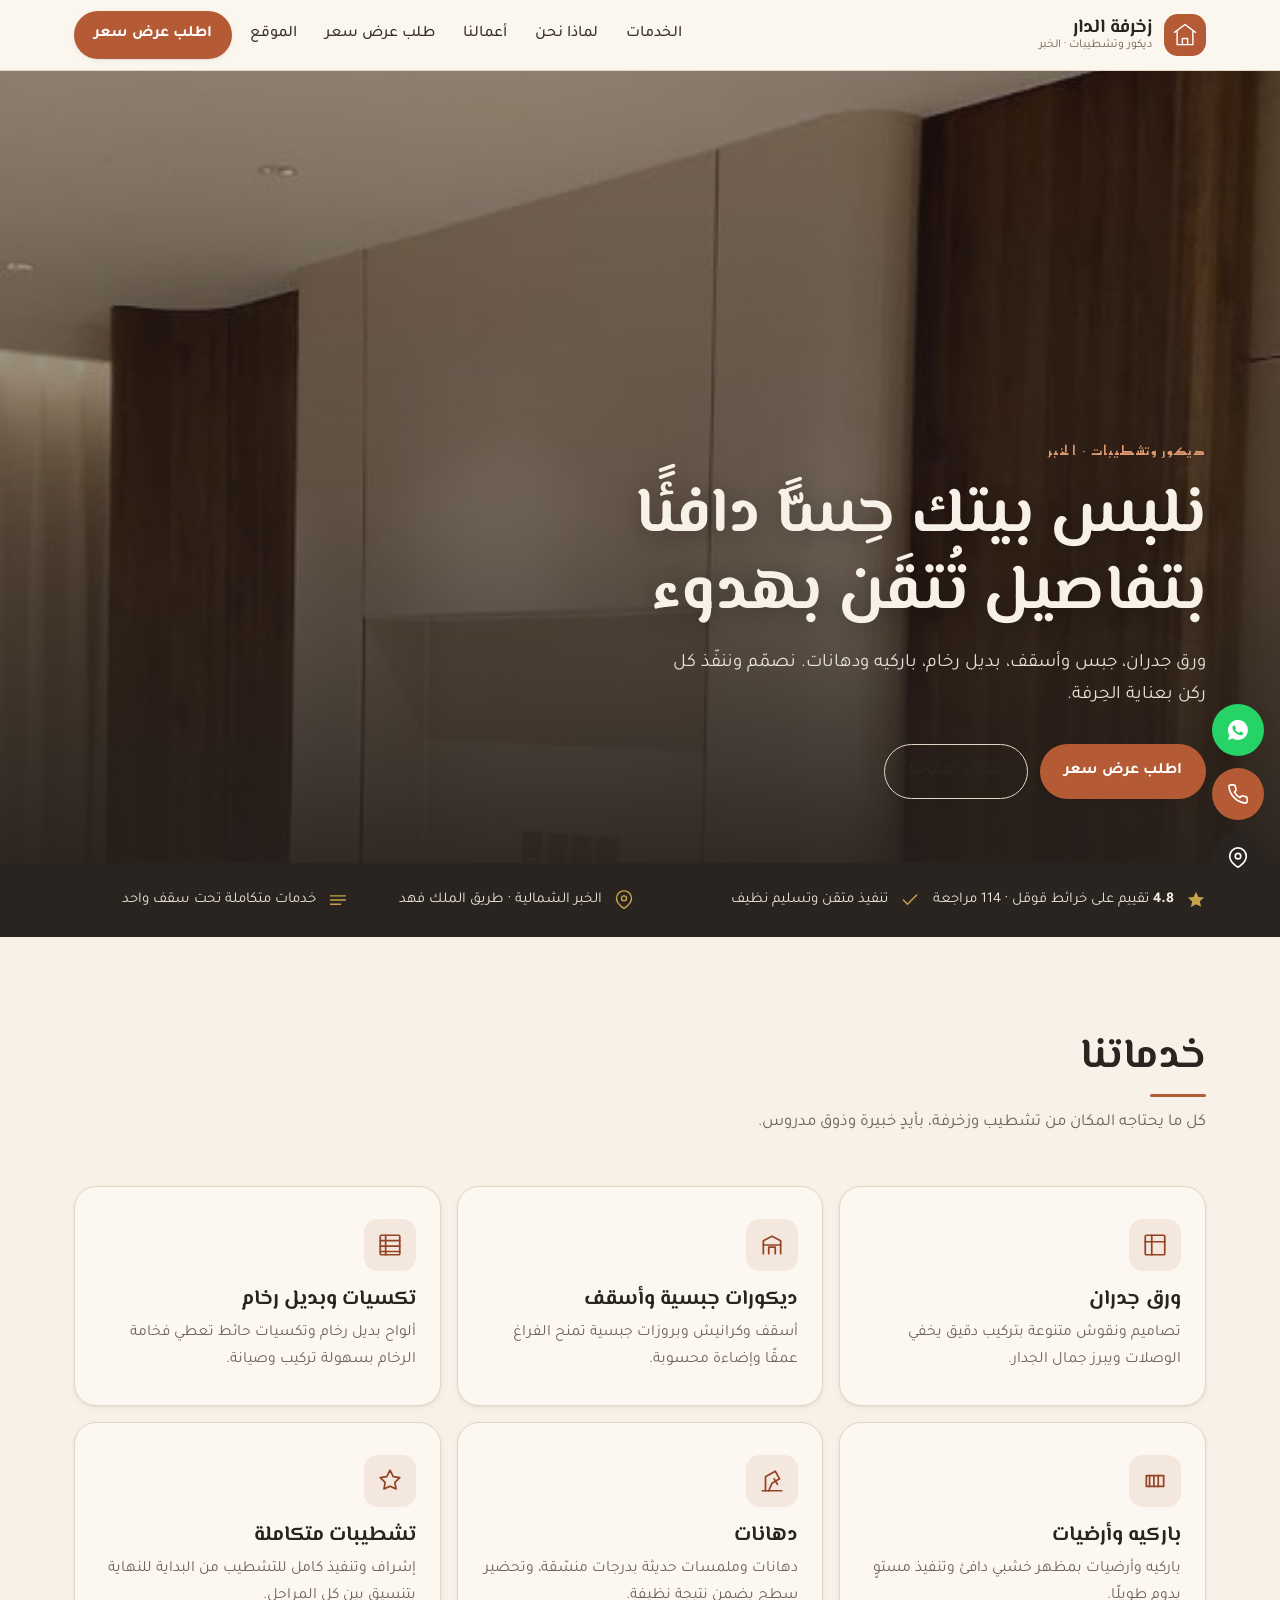
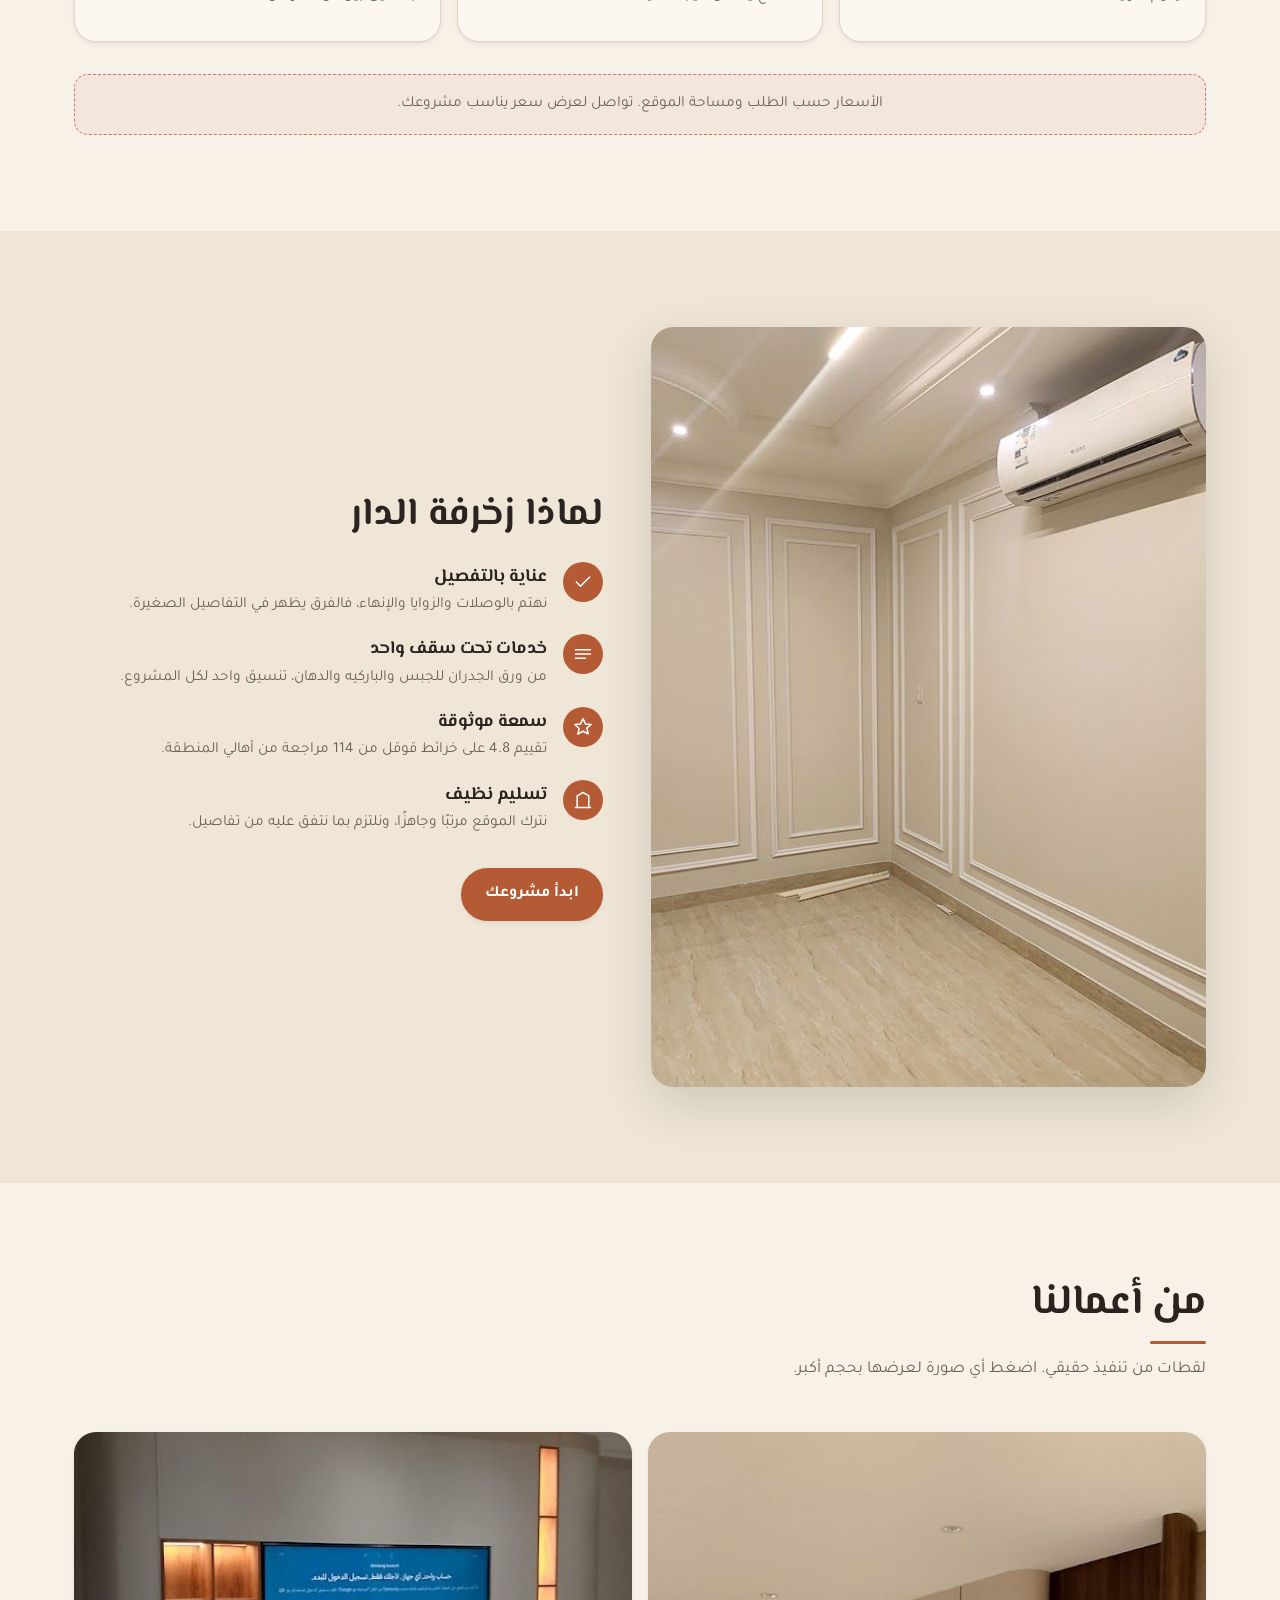
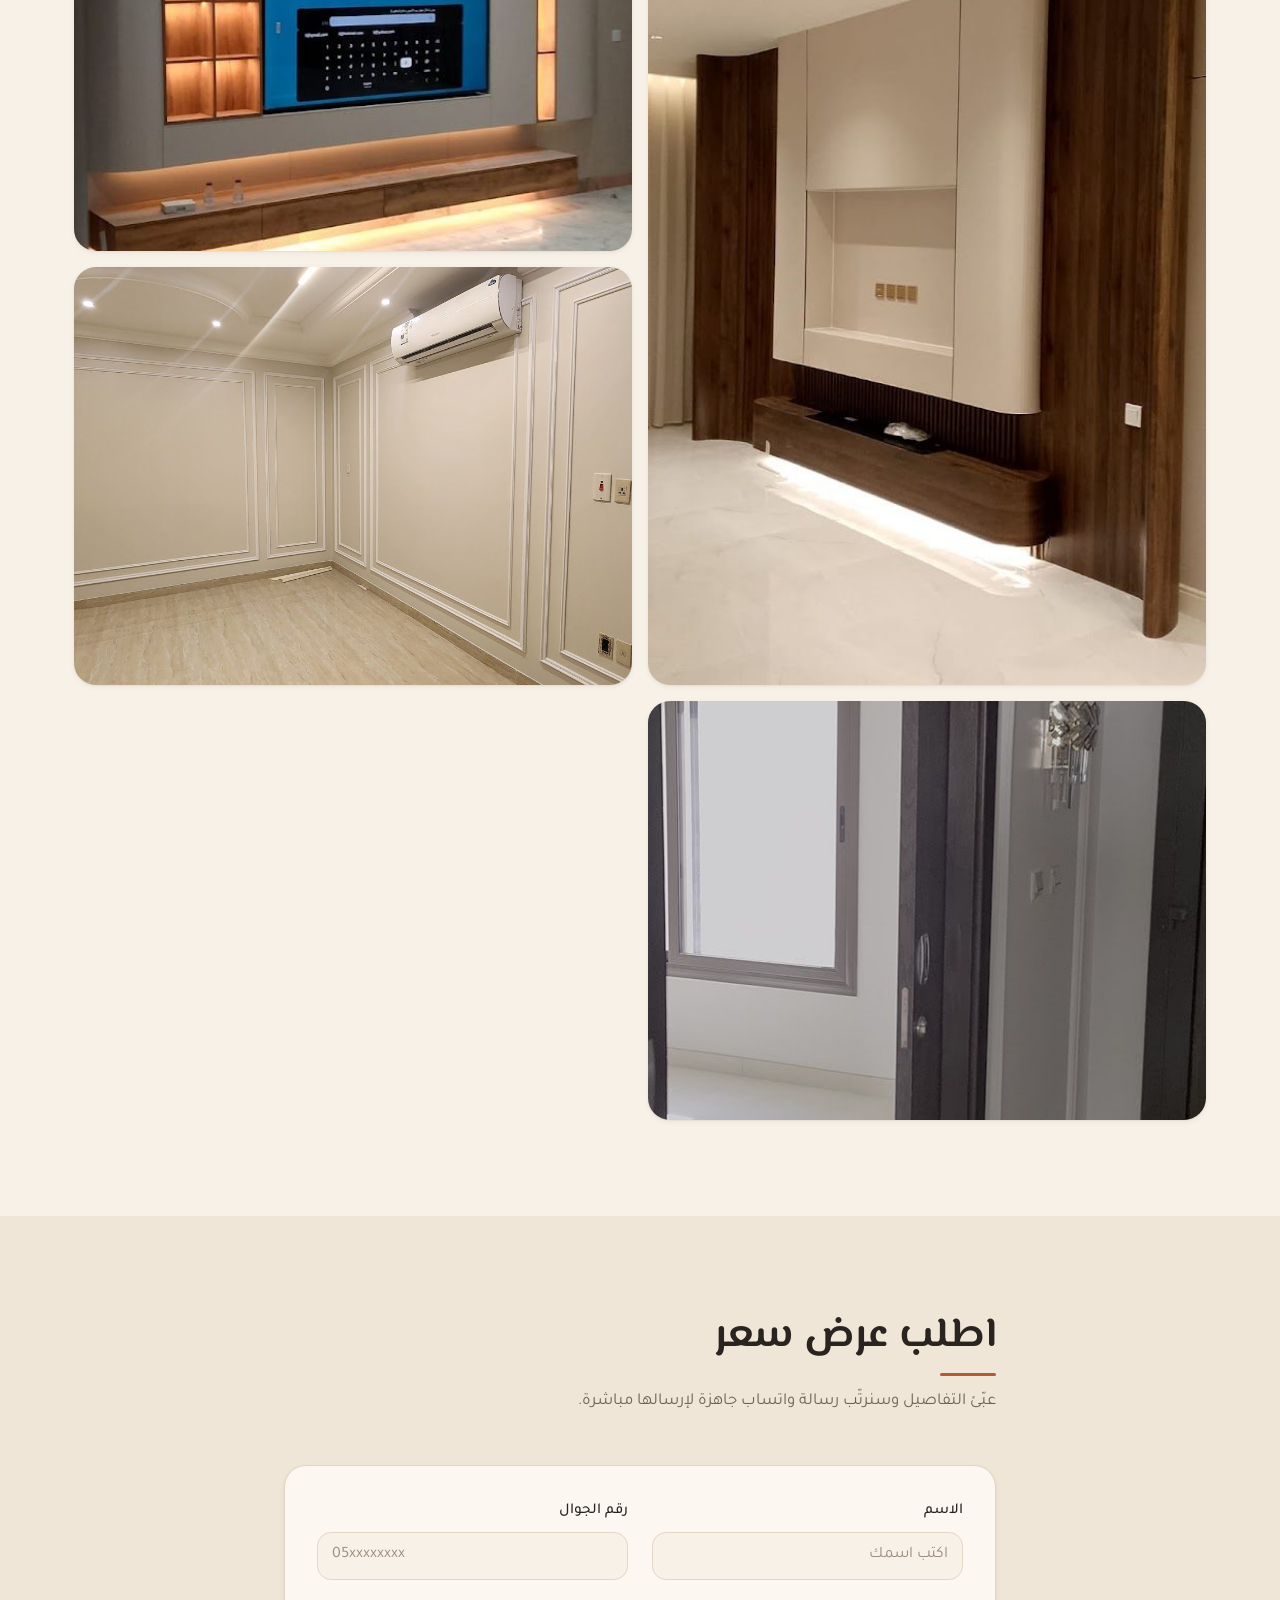
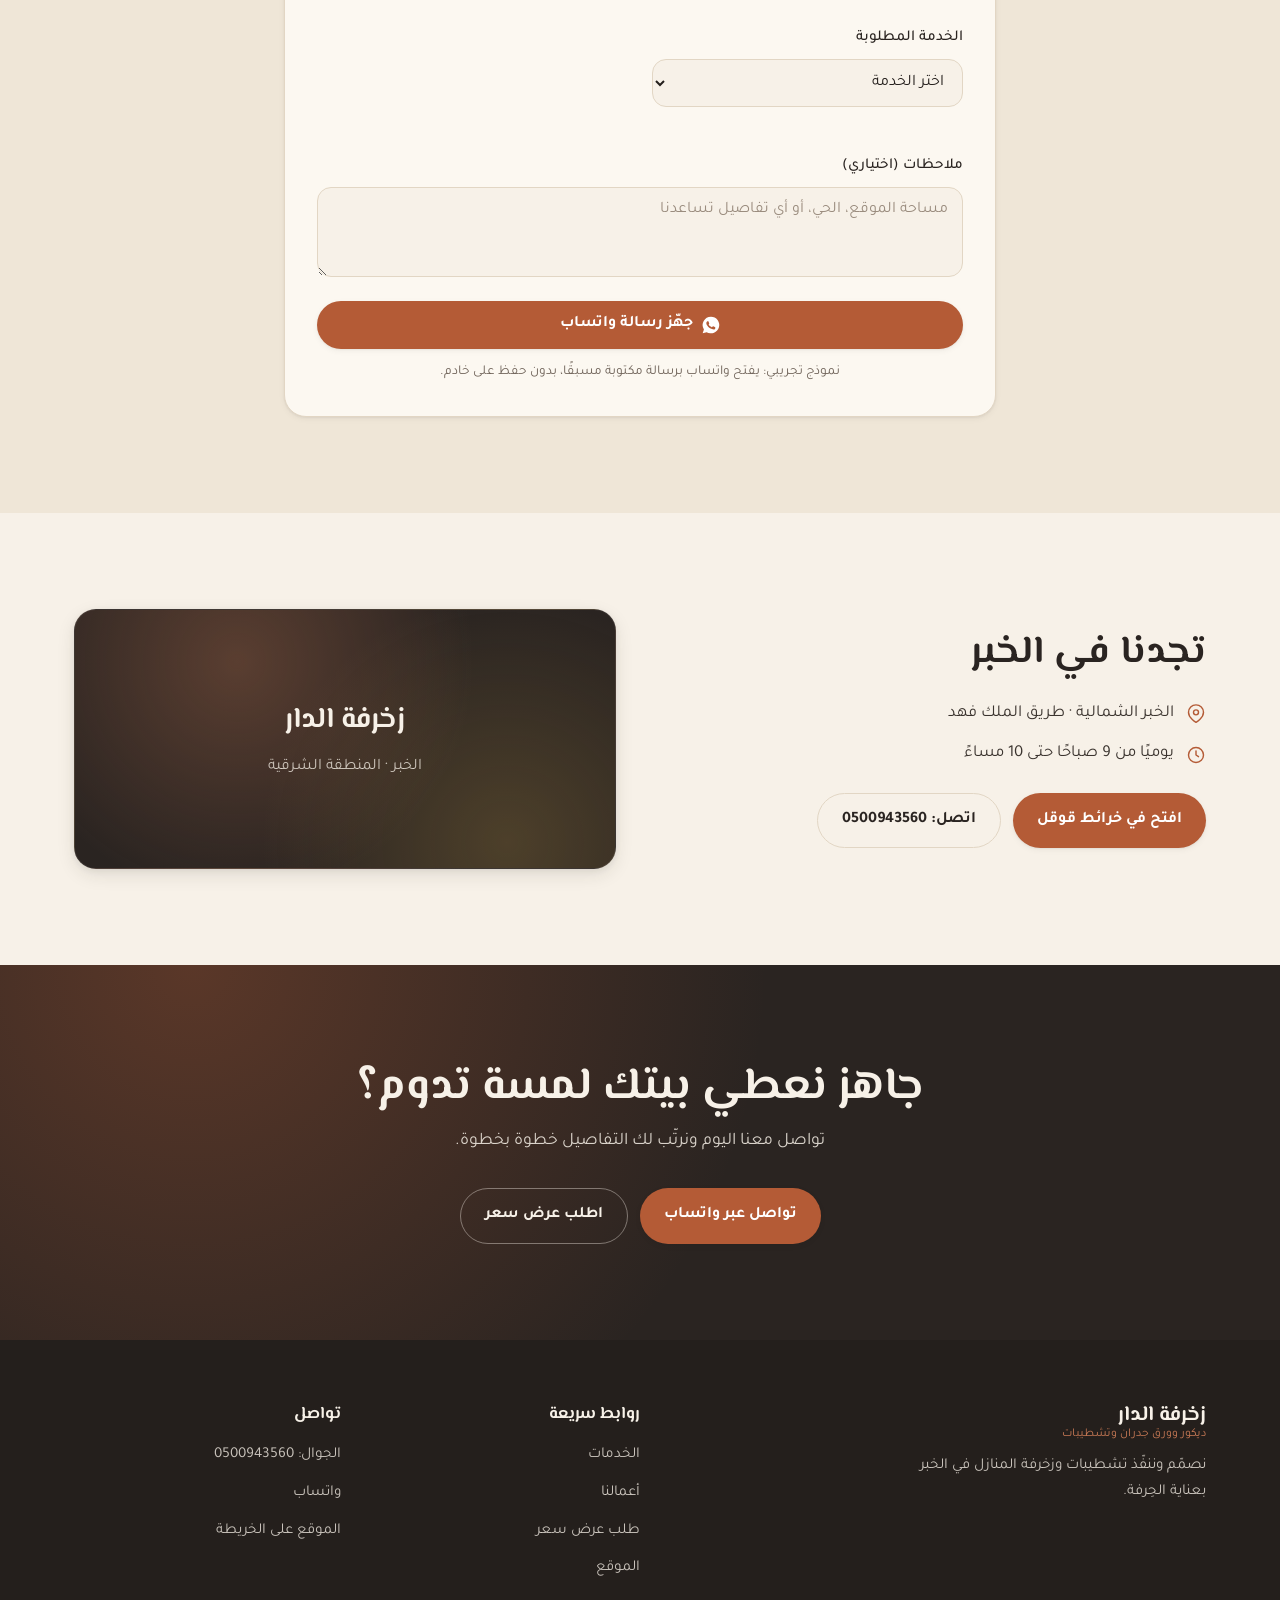
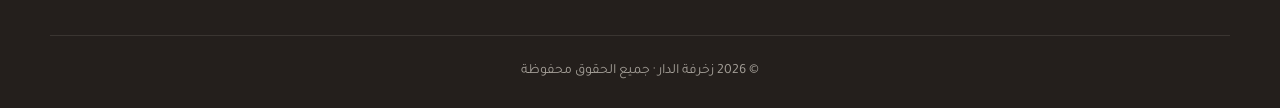
==== index.html @ c07ee7ea "زخرفة الدار — Arabic RTL decor/finishes site (Khobar, real photos, design-skills) Co-Authored-By: Cl" ====
<!DOCTYPE html>
<html lang="ar" dir="rtl">
<head>
<meta charset="UTF-8" />
<meta name="viewport" content="width=device-width, initial-scale=1.0" />
<title>زخرفة الدار · ديكور وورق جدران وتشطيبات بالخبر</title>
<meta name="description" content="زخرفة الدار في الخبر: ورق جدران، ديكورات جبسية وأسقف، تكسيات وبديل رخام، باركيه وأرضيات، دهانات وتشطيبات. تنفيذ متقن بلمسة دافئة. تقييم 4.8 على خرائط قوقل." />
<meta name="theme-color" content="#2A2421" />
<link rel="icon" href="favicon.svg" type="image/svg+xml" />

<!-- Open Graph -->
<meta property="og:type" content="website" />
<meta property="og:title" content="زخرفة الدار · ديكور وورق جدران وتشطيبات بالخبر" />
<meta property="og:description" content="ورق جدران، ديكورات جبسية، بديل رخام، باركيه، دهانات وتشطيبات بالخبر. تنفيذ متقن بلمسة دافئة." />
<meta property="og:locale" content="ar_SA" />
<meta property="og:url" content="https://az212z.github.io/zakhrafat-aldar/" />
  <meta property="og:image" content="https://az212z.github.io/zakhrafat-aldar/assets/img/zk-14056.jpg" />
<meta name="twitter:card" content="summary_large_image" />
<meta name="twitter:title" content="زخرفة الدار · ديكور وتشطيبات بالخبر" />
<meta name="twitter:description" content="ورق جدران، ديكورات جبسية، بديل رخام، باركيه، دهانات وتشطيبات بالخبر." />
<meta name="twitter:image" content="https://az212z.github.io/zakhrafat-aldar/assets/img/zk-14056.jpg" />

<link rel="preconnect" href="https://fonts.googleapis.com" />
<link rel="preconnect" href="https://fonts.gstatic.com" crossorigin />
<link href="https://fonts.googleapis.com/css2?family=El+Messiri:wght@500;600;700&family=Reem+Kufi:wght@500;600;700&family=Tajawal:wght@400;500;700&display=swap" rel="stylesheet" />
<link rel="stylesheet" href="assets/css/style.css" />

<script type="application/ld+json">
{
  "@context": "https://schema.org",
  "@type": ["HomeGoodsStore", "GeneralContractor"],
  "name": "زخرفة الدار",
  "description": "ديكور وورق جدران وتشطيبات: ورق جدران، ديكورات جبسية وأسقف، تكسيات وبديل رخام، باركيه وأرضيات، دهانات وتشطيبات.",
  "image": "https://az212z.github.io/zakhrafat-aldar/assets/img/zk-14056.jpg",
  "telephone": "+966500943560",
  "address": {
    "@type": "PostalAddress",
    "streetAddress": "طريق الملك فهد، الخبر الشمالية",
    "addressLocality": "الخبر",
    "addressRegion": "المنطقة الشرقية",
    "addressCountry": "SA"
  },
  "url": "https://az212z.github.io/zakhrafat-aldar/",
  "aggregateRating": {
    "@type": "AggregateRating",
    "ratingValue": "4.8",
    "reviewCount": "114"
  },
  "openingHoursSpecification": {
    "@type": "OpeningHoursSpecification",
    "dayOfWeek": ["Saturday","Sunday","Monday","Tuesday","Wednesday","Thursday"],
    "opens": "09:00",
    "closes": "22:00"
  }
}
</script>
</head>
<body>

<a href="#main" class="skip-link">تخطَّ إلى المحتوى</a>

<!-- Header -->
<header class="site-header" id="top">
  <div class="container header-inner">
    <a href="#top" class="brand" aria-label="زخرفة الدار — الصفحة الرئيسية">
      <span class="brand-mark" aria-hidden="true">
        <svg viewBox="0 0 32 32" width="28" height="28" fill="none" stroke="currentColor" stroke-width="1.6" stroke-linecap="round" stroke-linejoin="round">
          <path d="M4 13 16 4l12 9" /><path d="M7 12v15h18V12" /><path d="M13 27v-7h6v7" />
        </svg>
      </span>
      <span class="brand-text">
        <strong>زخرفة الدار</strong>
        <small>ديكور وتشطيبات · الخبر</small>
      </span>
    </a>

    <nav class="main-nav" aria-label="التنقل الرئيسي">
      <a href="#services">الخدمات</a>
      <a href="#why">لماذا نحن</a>
      <a href="#gallery">أعمالنا</a>
      <a href="#quote">طلب عرض سعر</a>
      <a href="#location">الموقع</a>
    </nav>

    <a href="#quote" class="btn btn-primary header-cta">اطلب عرض سعر</a>

    <button class="burger" id="burger" aria-label="فتح القائمة" aria-expanded="false" aria-controls="mobile-menu">
      <svg viewBox="0 0 24 24" width="26" height="26" fill="none" stroke="currentColor" stroke-width="2" stroke-linecap="round"><path d="M3 6h18M3 12h18M3 18h18"/></svg>
    </button>
  </div>
</header>

<!-- Full-screen mobile menu -->
<div class="mobile-menu" id="mobile-menu" aria-hidden="true">
  <div class="mobile-menu-head container">
    <span class="brand-text"><strong>زخرفة الدار</strong></span>
    <button class="menu-close" id="menu-close" aria-label="إغلاق القائمة">
      <svg viewBox="0 0 24 24" width="28" height="28" fill="none" stroke="currentColor" stroke-width="2" stroke-linecap="round"><path d="M6 6l12 12M18 6L6 18"/></svg>
    </button>
  </div>
  <nav class="mobile-nav" aria-label="قائمة الجوال">
    <a href="#services">الخدمات</a>
    <a href="#why">لماذا نحن</a>
    <a href="#gallery">أعمالنا</a>
    <a href="#quote">طلب عرض سعر</a>
    <a href="#location">الموقع</a>
    <a href="https://wa.me/966500943560" class="btn btn-primary mobile-cta">تواصل عبر واتساب</a>
  </nav>
</div>

<main id="main">

  <!-- Hero -->
  <section class="hero">
    <div class="hero-media">
      <img src="assets/img/zk-14056.jpg" alt="جدار تلفزيون بتكسية خشب جوزي وألواح كريمية منحنية في مجلس فاخر" width="1080" height="1440" fetchpriority="high" decoding="async" />
      <span class="hero-scrim" aria-hidden="true"></span>
    </div>
    <div class="container hero-content">
      <p class="eyebrow">ديكور وتشطيبات · الخبر</p>
      <h1>نلبس بيتك حِسًّا دافئًا<br/>بتفاصيل تُتقَن بهدوء</h1>
      <p class="hero-sub">ورق جدران، جبس وأسقف، بديل رخام، باركيه ودهانات. نصمّم وننفّذ كل ركن بعناية الحِرفة.</p>
      <div class="hero-actions">
        <a href="#quote" class="btn btn-primary">اطلب عرض سعر</a>
        <a href="#gallery" class="btn btn-ghost">شاهد أعمالنا</a>
      </div>
    </div>
  </section>

  <!-- Trust bar -->
  <section class="trust" aria-label="مؤشرات الثقة">
    <div class="container trust-row">
      <div class="trust-chip">
        <svg viewBox="0 0 24 24" width="20" height="20" fill="currentColor" aria-hidden="true"><path d="M12 2l2.9 6.3 6.9.6-5.2 4.5 1.6 6.7L12 17.1 5.8 20.6l1.6-6.7L2.2 8.9l6.9-.6z"/></svg>
        <span><strong>4.8</strong> تقييم على خرائط قوقل · 114 مراجعة</span>
      </div>
      <div class="trust-chip">
        <svg viewBox="0 0 24 24" width="20" height="20" fill="none" stroke="currentColor" stroke-width="1.7" stroke-linecap="round" stroke-linejoin="round" aria-hidden="true"><path d="M20 6L9 17l-5-5"/></svg>
        <span>تنفيذ متقن وتسليم نظيف</span>
      </div>
      <div class="trust-chip">
        <svg viewBox="0 0 24 24" width="20" height="20" fill="none" stroke="currentColor" stroke-width="1.7" stroke-linecap="round" stroke-linejoin="round" aria-hidden="true"><path d="M21 10c0 7-9 12-9 12s-9-5-9-12a9 9 0 0 1 18 0z"/><circle cx="12" cy="10" r="3"/></svg>
        <span>الخبر الشمالية · طريق الملك فهد</span>
      </div>
      <div class="trust-chip">
        <svg viewBox="0 0 24 24" width="20" height="20" fill="none" stroke="currentColor" stroke-width="1.7" stroke-linecap="round" stroke-linejoin="round" aria-hidden="true"><path d="M3 7h18M3 12h18M3 17h12"/></svg>
        <span>خدمات متكاملة تحت سقف واحد</span>
      </div>
    </div>
  </section>

  <!-- Services -->
  <section class="section" id="services">
    <div class="container">
      <header class="section-head">
        <h2>خدماتنا</h2>
        <p>كل ما يحتاجه المكان من تشطيب وزخرفة، بأيدٍ خبيرة وذوق مدروس.</p>
      </header>

      <div class="services-grid">
        <article class="svc-card">
          <span class="svc-icon" aria-hidden="true"><svg viewBox="0 0 24 24" fill="none" stroke="currentColor" stroke-width="1.6" stroke-linecap="round" stroke-linejoin="round"><rect x="3" y="3" width="18" height="18" rx="1"/><path d="M3 9h18M9 3v18"/></svg></span>
          <h3>ورق جدران</h3>
          <p>تصاميم ونقوش متنوعة بتركيب دقيق يخفي الوصلات ويبرز جمال الجدار.</p>
        </article>
        <article class="svc-card">
          <span class="svc-icon" aria-hidden="true"><svg viewBox="0 0 24 24" fill="none" stroke="currentColor" stroke-width="1.6" stroke-linecap="round" stroke-linejoin="round"><path d="M4 20V8l8-4 8 4v12"/><path d="M4 12h16M9 20v-6h6v6"/></svg></span>
          <h3>ديكورات جبسية وأسقف</h3>
          <p>أسقف وكرانيش وبروزات جبسية تمنح الفراغ عمقًا وإضاءة محسوبة.</p>
        </article>
        <article class="svc-card">
          <span class="svc-icon" aria-hidden="true"><svg viewBox="0 0 24 24" fill="none" stroke="currentColor" stroke-width="1.6" stroke-linecap="round" stroke-linejoin="round"><rect x="3" y="3" width="18" height="18" rx="1"/><path d="M3 8h18M3 13h18M3 18h18M8 3v18"/></svg></span>
          <h3>تكسيات وبديل رخام</h3>
          <p>ألواح بديل رخام وتكسيات حائط تعطي فخامة الرخام بسهولة تركيب وصيانة.</p>
        </article>
        <article class="svc-card">
          <span class="svc-icon" aria-hidden="true"><svg viewBox="0 0 24 24" fill="none" stroke="currentColor" stroke-width="1.6" stroke-linecap="round" stroke-linejoin="round"><path d="M4 7h16v10H4z"/><path d="M7 7v10M11 7v10M15 7v10"/></svg></span>
          <h3>باركيه وأرضيات</h3>
          <p>باركيه وأرضيات بمظهر خشبي دافئ وتنفيذ مستوٍ يدوم طويلًا.</p>
        </article>
        <article class="svc-card">
          <span class="svc-icon" aria-hidden="true"><svg viewBox="0 0 24 24" fill="none" stroke="currentColor" stroke-width="1.6" stroke-linecap="round" stroke-linejoin="round"><path d="M3 21h18"/><path d="M6 21V8l9-5 4 7-7 4-3 7"/><path d="M14 10l3 5"/></svg></span>
          <h3>دهانات</h3>
          <p>دهانات وملمسات حديثة بدرجات منسّقة، وتحضير سطح يضمن نتيجة نظيفة.</p>
        </article>
        <article class="svc-card">
          <span class="svc-icon" aria-hidden="true"><svg viewBox="0 0 24 24" fill="none" stroke="currentColor" stroke-width="1.6" stroke-linecap="round" stroke-linejoin="round"><path d="M12 2l3 6 6 .9-4.5 4.3 1 6.1L12 16.8 6.5 19.3l1-6.1L3 8.9 9 8z"/></svg></span>
          <h3>تشطيبات متكاملة</h3>
          <p>إشراف وتنفيذ كامل للتشطيب من البداية للنهاية بتنسيق بين كل المراحل.</p>
        </article>
      </div>
      <p class="price-note">الأسعار حسب الطلب ومساحة الموقع. تواصل لعرض سعر يناسب مشروعك.</p>
    </div>
  </section>

  <!-- Why us (feature split) -->
  <section class="section section-alt" id="why">
    <div class="container why-grid">
      <div class="why-media">
        <img src="assets/img/zk-3081.jpg" alt="غرفة بجدران مكسوّة بكرانيش جبسية بيضاء أنيقة وإضاءة مخفية" width="1600" height="760" loading="lazy" decoding="async" />
      </div>
      <div class="why-text">
        <h2>لماذا زخرفة الدار</h2>
        <ul class="why-list">
          <li>
            <span class="why-ic" aria-hidden="true"><svg viewBox="0 0 24 24" fill="none" stroke="currentColor" stroke-width="1.8" stroke-linecap="round" stroke-linejoin="round"><path d="M20 6L9 17l-5-5"/></svg></span>
            <div><strong>عناية بالتفصيل</strong><p>نهتم بالوصلات والزوايا والإنهاء، فالفرق يظهر في التفاصيل الصغيرة.</p></div>
          </li>
          <li>
            <span class="why-ic" aria-hidden="true"><svg viewBox="0 0 24 24" fill="none" stroke="currentColor" stroke-width="1.8" stroke-linecap="round" stroke-linejoin="round"><path d="M3 7h18M3 12h18M3 17h12"/></svg></span>
            <div><strong>خدمات تحت سقف واحد</strong><p>من ورق الجدران للجبس والباركيه والدهان، تنسيق واحد لكل المشروع.</p></div>
          </li>
          <li>
            <span class="why-ic" aria-hidden="true"><svg viewBox="0 0 24 24" fill="none" stroke="currentColor" stroke-width="1.8" stroke-linecap="round" stroke-linejoin="round"><path d="M12 2l2.9 6.3 6.9.6-5.2 4.5 1.6 6.7L12 17.1 5.8 20.6l1.6-6.7L2.2 8.9l6.9-.6z"/></svg></span>
            <div><strong>سمعة موثوقة</strong><p>تقييم 4.8 على خرائط قوقل من 114 مراجعة من أهالي المنطقة.</p></div>
          </li>
          <li>
            <span class="why-ic" aria-hidden="true"><svg viewBox="0 0 24 24" fill="none" stroke="currentColor" stroke-width="1.8" stroke-linecap="round" stroke-linejoin="round"><path d="M3 21h18"/><path d="M5 21V7l7-4 7 4v14"/></svg></span>
            <div><strong>تسليم نظيف</strong><p>نترك الموقع مرتبًا وجاهزًا، ونلتزم بما نتفق عليه من تفاصيل.</p></div>
          </li>
        </ul>
        <a href="#quote" class="btn btn-primary">ابدأ مشروعك</a>
      </div>
    </div>
  </section>

  <!-- Gallery -->
  <section class="section" id="gallery">
    <div class="container">
      <header class="section-head">
        <h2>من أعمالنا</h2>
        <p>لقطات من تنفيذ حقيقي. اضغط أي صورة لعرضها بحجم أكبر.</p>
      </header>
      <div class="gallery-grid">
        <button class="gallery-item gi-tall" data-full="assets/img/zk-14056.jpg" aria-label="عرض صورة: تكسية خشب وألواح كريمية لجدار مجلس">
          <img src="assets/img/zk-14056.jpg" alt="تكسية خشب جوزي وألواح كريمية منحنية لجدار مجلس على أرضية رخام" width="900" height="1200" loading="lazy" decoding="async" />
        </button>
        <button class="gallery-item" data-full="assets/img/zk-11121.jpg" aria-label="عرض صورة: جدار تلفزيون بإضاءة دافئة ورفوف خشبية">
          <img src="assets/img/zk-11121.jpg" alt="جدار تلفزيون بإضاءة LED دافئة ورفوف خشبية وطاولة تلفزيون معلّقة" width="900" height="1200" loading="lazy" decoding="async" />
        </button>
        <button class="gallery-item" data-full="assets/img/zk-3081.jpg" aria-label="عرض صورة: جدران بكرانيش جبسية بيضاء">
          <img src="assets/img/zk-3081.jpg" alt="جدران مكسوّة بكرانيش جبسية بيضاء وأسقف بإضاءة سبوت لايت" width="1200" height="600" loading="lazy" decoding="async" />
        </button>
        <button class="gallery-item" data-full="assets/img/zk-14899.jpg" aria-label="عرض صورة: تجليد خشبي داكن لإطار باب">
          <img src="assets/img/zk-14899.jpg" alt="تجليد خشبي داكن لإطار باب مع إضاءة جدارية كريستالية" width="900" height="1200" loading="lazy" decoding="async" />
        </button>
      </div>
    </div>
  </section>

  <!-- Quote form -->
  <section class="section section-alt" id="quote">
    <div class="container quote-wrap">
      <header class="section-head">
        <h2>اطلب عرض سعر</h2>
        <p>عبّئ التفاصيل وسنرتّب رسالة واتساب جاهزة لإرسالها مباشرة.</p>
      </header>

      <form id="quote-form" class="quote-form" novalidate>
        <div class="field">
          <label for="q-name">الاسم</label>
          <input type="text" id="q-name" name="name" autocomplete="name" required placeholder="اكتب اسمك" />
          <span class="field-error" data-for="q-name"></span>
        </div>
        <div class="field">
          <label for="q-phone">رقم الجوال</label>
          <input type="tel" id="q-phone" name="phone" inputmode="tel" autocomplete="tel" required placeholder="05xxxxxxxx" />
          <span class="field-error" data-for="q-phone"></span>
        </div>
        <div class="field">
          <label for="q-service">الخدمة المطلوبة</label>
          <select id="q-service" name="service" required>
            <option value="" disabled selected>اختر الخدمة</option>
            <option>ورق جدران</option>
            <option>ديكورات جبسية وأسقف</option>
            <option>تكسيات وبديل رخام</option>
            <option>باركيه وأرضيات</option>
            <option>دهانات</option>
            <option>تشطيبات متكاملة</option>
          </select>
          <span class="field-error" data-for="q-service"></span>
        </div>
        <div class="field field-full">
          <label for="q-notes">ملاحظات (اختياري)</label>
          <textarea id="q-notes" name="notes" rows="3" placeholder="مساحة الموقع، الحي، أو أي تفاصيل تساعدنا"></textarea>
        </div>
        <div class="field-full form-actions">
          <button type="submit" class="btn btn-primary btn-block">
            <svg viewBox="0 0 24 24" width="20" height="20" fill="currentColor" aria-hidden="true"><path d="M12 2a10 10 0 0 0-8.5 15.3L2 22l4.8-1.4A10 10 0 1 0 12 2zm5.3 14.1c-.2.6-1.3 1.2-1.8 1.2-.5.1-1 .2-3.3-.7-2.8-1.1-4.5-3.9-4.7-4.1-.1-.2-1.1-1.4-1.1-2.7s.7-1.9.9-2.1c.2-.2.5-.3.6-.3h.5c.2 0 .4 0 .6.5l.8 2c.1.2.1.4 0 .5l-.4.6c-.1.2-.3.3-.1.6.2.4.8 1.3 1.7 2 .9.7 1.6.9 1.9 1 .2.1.4.1.5-.1l.7-.8c.2-.2.3-.2.6-.1l1.9.9c.2.1.4.2.5.3.1.3.1.7-.1 1.3z"/></svg>
            جهّز رسالة واتساب
          </button>
          <p class="form-hint">نموذج تجريبي: يفتح واتساب برسالة مكتوبة مسبقًا، بدون حفظ على خادم.</p>
        </div>
      </form>
    </div>
  </section>

  <!-- Location -->
  <section class="section" id="location">
    <div class="container location-grid">
      <div class="location-text">
        <h2>تجدنا في الخبر</h2>
        <p class="loc-line">
          <svg viewBox="0 0 24 24" width="20" height="20" fill="none" stroke="currentColor" stroke-width="1.7" stroke-linecap="round" stroke-linejoin="round" aria-hidden="true"><path d="M21 10c0 7-9 12-9 12s-9-5-9-12a9 9 0 0 1 18 0z"/><circle cx="12" cy="10" r="3"/></svg>
          الخبر الشمالية · طريق الملك فهد
        </p>
        <p class="loc-line">
          <svg viewBox="0 0 24 24" width="20" height="20" fill="none" stroke="currentColor" stroke-width="1.7" stroke-linecap="round" stroke-linejoin="round" aria-hidden="true"><circle cx="12" cy="12" r="9"/><path d="M12 7v5l3 2"/></svg>
          يوميًا من 9 صباحًا حتى 10 مساءً
        </p>
        <div class="loc-actions">
          <a href="https://www.google.com/maps/search/?api=1&query=%D8%B2%D8%AE%D8%B1%D9%81%D8%A9%20%D8%A7%D9%84%D8%AF%D8%A7%D8%B1%20%D8%A7%D9%84%D8%AE%D8%A8%D8%B1" target="_blank" rel="noopener" class="btn btn-primary">افتح في خرائط قوقل</a>
          <a href="tel:0500943560" class="btn btn-ghost">اتصل: 0500943560</a>
        </div>
      </div>
      <div class="location-card" aria-hidden="true">
        <span class="loc-badge">زخرفة الدار</span>
        <span class="loc-sub">الخبر · المنطقة الشرقية</span>
      </div>
    </div>
  </section>

  <!-- Final CTA -->
  <section class="final-cta">
    <div class="container">
      <h2>جاهز نعطي بيتك لمسة تدوم؟</h2>
      <p>تواصل معنا اليوم ونرتّب لك التفاصيل خطوة بخطوة.</p>
      <div class="hero-actions center">
        <a href="https://wa.me/966500943560" class="btn btn-primary">تواصل عبر واتساب</a>
        <a href="#quote" class="btn btn-ghost-light">اطلب عرض سعر</a>
      </div>
    </div>
  </section>

</main>

<!-- Footer -->
<footer class="site-footer">
  <div class="container footer-grid">
    <div class="footer-brand">
      <span class="brand-text"><strong>زخرفة الدار</strong><small>ديكور وورق جدران وتشطيبات</small></span>
      <p>نصمّم وننفّذ تشطيبات وزخرفة المنازل في الخبر بعناية الحِرفة.</p>
    </div>
    <nav class="footer-links" aria-label="روابط سريعة">
      <h3>روابط سريعة</h3>
      <a href="#services">الخدمات</a>
      <a href="#gallery">أعمالنا</a>
      <a href="#quote">طلب عرض سعر</a>
      <a href="#location">الموقع</a>
    </nav>
    <div class="footer-contact">
      <h3>تواصل</h3>
      <a href="tel:0500943560">الجوال: 0500943560</a>
      <a href="https://wa.me/966500943560">واتساب</a>
      <a href="https://www.google.com/maps/search/?api=1&query=%D8%B2%D8%AE%D8%B1%D9%81%D8%A9%20%D8%A7%D9%84%D8%AF%D8%A7%D8%B1%20%D8%A7%D9%84%D8%AE%D8%A8%D8%B1" target="_blank" rel="noopener">الموقع على الخريطة</a>
    </div>
  </div>
  <div class="container footer-bottom">
    <p>© 2026 زخرفة الدار · جميع الحقوق محفوظة</p>
  </div>
</footer>

<!-- Floating actions -->
<div class="fabs" aria-label="إجراءات سريعة">
  <a href="https://wa.me/966500943560" class="fab fab-wa" aria-label="تواصل عبر واتساب">
    <svg viewBox="0 0 24 24" width="24" height="24" fill="currentColor" aria-hidden="true"><path d="M12 2a10 10 0 0 0-8.5 15.3L2 22l4.8-1.4A10 10 0 1 0 12 2zm5.3 14.1c-.2.6-1.3 1.2-1.8 1.2-.5.1-1 .2-3.3-.7-2.8-1.1-4.5-3.9-4.7-4.1-.1-.2-1.1-1.4-1.1-2.7s.7-1.9.9-2.1c.2-.2.5-.3.6-.3h.5c.2 0 .4 0 .6.5l.8 2c.1.2.1.4 0 .5l-.4.6c-.1.2-.3.3-.1.6.2.4.8 1.3 1.7 2 .9.7 1.6.9 1.9 1 .2.1.4.1.5-.1l.7-.8c.2-.2.3-.2.6-.1l1.9.9c.2.1.4.2.5.3.1.3.1.7-.1 1.3z"/></svg>
  </a>
  <a href="tel:0500943560" class="fab fab-call" aria-label="اتصال هاتفي">
    <svg viewBox="0 0 24 24" width="22" height="22" fill="none" stroke="currentColor" stroke-width="1.8" stroke-linecap="round" stroke-linejoin="round" aria-hidden="true"><path d="M22 16.9v3a2 2 0 0 1-2.2 2 19.8 19.8 0 0 1-8.6-3.1 19.5 19.5 0 0 1-6-6 19.8 19.8 0 0 1-3.1-8.7A2 2 0 0 1 4.1 2h3a2 2 0 0 1 2 1.7c.1 1 .4 1.9.7 2.8a2 2 0 0 1-.5 2.1L8.1 9.9a16 16 0 0 0 6 6l1.3-1.2a2 2 0 0 1 2.1-.5c.9.3 1.8.6 2.8.7a2 2 0 0 1 1.7 2z"/></svg>
  </a>
  <a href="https://www.google.com/maps/search/?api=1&query=%D8%B2%D8%AE%D8%B1%D9%81%D8%A9%20%D8%A7%D9%84%D8%AF%D8%A7%D8%B1%20%D8%A7%D9%84%D8%AE%D8%A8%D8%B1" target="_blank" rel="noopener" class="fab fab-map" aria-label="الموقع على خرائط قوقل">
    <svg viewBox="0 0 24 24" width="22" height="22" fill="none" stroke="currentColor" stroke-width="1.8" stroke-linecap="round" stroke-linejoin="round" aria-hidden="true"><path d="M21 10c0 7-9 12-9 12s-9-5-9-12a9 9 0 0 1 18 0z"/><circle cx="12" cy="10" r="3"/></svg>
  </a>
</div>

<!-- Lightbox -->
<div class="lightbox" id="lightbox" aria-hidden="true" role="dialog" aria-label="عرض الصورة">
  <button class="lightbox-close" id="lightbox-close" aria-label="إغلاق الصورة">
    <svg viewBox="0 0 24 24" width="28" height="28" fill="none" stroke="currentColor" stroke-width="2" stroke-linecap="round"><path d="M6 6l12 12M18 6L6 18"/></svg>
  </button>
  <img id="lightbox-img" src="" alt="" />
</div>

<!-- Toast -->
<div class="toast" id="toast" role="status" aria-live="polite"></div>

<script src="assets/js/main.js"></script>
</body>
</html>
---- assets/css/style.css ----
/* ===========================================================
   زخرفة الدار — Warm Craftsman
   Palette: terracotta/clay + charcoal + cream
   Fonts: El Messiri / Reem Kufi (display) + Tajawal (body)
   =========================================================== */

:root {
  /* Color tokens */
  --cream:        #F7F1E8;
  --cream-2:      #EFE6D7;
  --paper:        #FCF8F1;
  --charcoal:     #2A2421;
  --charcoal-2:   #3A332E;
  --ink:          #241F1C;
  --muted:        #6E6258;
  --line:         #E2D6C4;
  --clay:         #B45B36;   /* terracotta accent */
  --clay-deep:    #934425;
  --clay-soft:    #C97A55;
  --clay-light:   #DD9A73;   /* eyebrow on dark scrim, AA on charcoal */
  --gold:         #C9A14A;
  --on-clay:      #FFFFFF;

  /* Semantic */
  --bg:           var(--cream);
  --surface:      var(--paper);
  --on-bg:        var(--ink);
  --brand:        var(--clay);

  /* Typography */
  --font-display: "El Messiri", "Reem Kufi", system-ui, sans-serif;
  --font-kufi:    "Reem Kufi", "El Messiri", system-ui, sans-serif;
  --font-body:    "Tajawal", system-ui, sans-serif;

  /* Spacing scale (4/8) */
  --s-1: 4px;  --s-2: 8px;  --s-3: 12px; --s-4: 16px;
  --s-5: 24px; --s-6: 32px; --s-7: 48px; --s-8: 64px; --s-9: 96px;

  /* Radius */
  --r-sm: 8px; --r-md: 14px; --r-lg: 22px; --r-pill: 999px;

  /* Shadows (tinted to charcoal, never pure black) */
  --sh-sm: 0 1px 2px rgba(42,36,33,.06), 0 2px 6px rgba(42,36,33,.05);
  --sh-md: 0 6px 18px rgba(42,36,33,.10), 0 2px 6px rgba(42,36,33,.06);
  --sh-lg: 0 18px 50px rgba(42,36,33,.16);

  /* Easing */
  --ease-out: cubic-bezier(0.23, 1, 0.32, 1);
  --ease-in-out: cubic-bezier(0.77, 0, 0.175, 1);

  --maxw: 1180px;
}

/* ---------- Reset ---------- */
*, *::before, *::after { box-sizing: border-box; margin: 0; padding: 0; }
html { scroll-behavior: smooth; -webkit-text-size-adjust: 100%; }
@media (prefers-reduced-motion: reduce) { html { scroll-behavior: auto; } }

body {
  font-family: var(--font-body);
  background: var(--bg);
  color: var(--on-bg);
  line-height: 1.7;
  font-size: 16px;
  -webkit-font-smoothing: antialiased;
  overflow-x: hidden;
}

img { max-width: 100%; display: block; }
a { color: inherit; text-decoration: none; }
button { font-family: inherit; cursor: pointer; border: none; background: none; }
ul { list-style: none; }
h1, h2, h3 { font-family: var(--font-display); font-weight: 700; line-height: 1.2; color: var(--charcoal); }

.container { width: 100%; max-width: var(--maxw); margin-inline: auto; padding-inline: var(--s-5); }

/* ---------- Accessibility ---------- */
.skip-link {
  position: absolute; right: 12px; top: -60px; z-index: 200;
  background: var(--charcoal); color: #fff; padding: 10px 16px; border-radius: var(--r-sm);
  transition: top .2s var(--ease-out);
}
.skip-link:focus { top: 12px; }

:focus-visible {
  outline: 3px solid var(--clay);
  outline-offset: 3px;
  border-radius: 4px;
}

/* ---------- Buttons ---------- */
.btn {
  display: inline-flex; align-items: center; justify-content: center; gap: var(--s-2);
  font-family: var(--font-body); font-weight: 700; font-size: 16px;
  padding: 13px 24px; border-radius: var(--r-pill);
  min-height: 48px; white-space: nowrap;
  transition: transform .16s var(--ease-out), background-color .2s var(--ease-out), box-shadow .2s var(--ease-out), color .2s var(--ease-out);
}
.btn:active { transform: scale(0.97); }

.btn-primary { background: var(--clay); color: var(--on-clay); box-shadow: var(--sh-sm); }
@media (hover: hover) and (pointer: fine) {
  .btn-primary:hover { background: var(--clay-deep); box-shadow: var(--sh-md); }
}
.btn-ghost {
  background: transparent; color: var(--charcoal);
  border: 1.5px solid var(--line);
}
@media (hover: hover) and (pointer: fine) {
  .btn-ghost:hover { border-color: var(--clay); color: var(--clay-deep); }
}
.btn-ghost-light {
  background: transparent; color: var(--cream);
  border: 1.5px solid rgba(247,241,232,.4);
}
@media (hover: hover) and (pointer: fine) {
  .btn-ghost-light:hover { background: rgba(247,241,232,.12); border-color: var(--cream); }
}
.btn-block { width: 100%; }

/* ---------- Header ---------- */
.site-header {
  position: sticky; top: 0; z-index: 100;
  background: rgba(252,248,241,.82);
  backdrop-filter: saturate(160%) blur(12px);
  border-bottom: 1px solid var(--line);
}
.header-inner { display: flex; align-items: center; gap: var(--s-4); height: 70px; }
.brand { display: flex; align-items: center; gap: var(--s-3); }
.brand-mark {
  display: grid; place-items: center; width: 42px; height: 42px;
  border-radius: var(--r-md); background: var(--clay); color: var(--on-clay);
  flex-shrink: 0;
}
.brand-text { display: flex; flex-direction: column; line-height: 1.15; }
.brand-text strong { font-family: var(--font-display); font-size: 19px; color: var(--charcoal); }
.brand-text small { font-size: 12px; color: var(--muted); }

.main-nav { display: none; margin-inline-start: auto; gap: var(--s-5); }
.main-nav a { font-weight: 500; color: var(--charcoal-2); position: relative; padding: 6px 2px; transition: color .2s var(--ease-out); }
.main-nav a::after {
  content: ""; position: absolute; inset-inline: 0; bottom: 0; height: 2px;
  background: var(--clay); transform: scaleX(0); transform-origin: right;
  transition: transform .25s var(--ease-out);
}
@media (hover: hover) and (pointer: fine) {
  .main-nav a:hover { color: var(--clay-deep); }
  .main-nav a:hover::after { transform: scaleX(1); }
}
.header-cta { display: none; padding: 10px 20px; min-height: 44px; }

.burger { display: inline-grid; place-items: center; width: 46px; height: 46px; margin-inline-start: auto; color: var(--charcoal); border-radius: var(--r-sm); }

@media (min-width: 860px) {
  .main-nav { display: flex; }
  .header-cta { display: inline-flex; }
  .burger { display: none; }
}

/* ---------- Mobile menu (full-screen opaque) ---------- */
.mobile-menu {
  position: fixed; inset: 0; z-index: 150;
  width: 100vw; height: 100dvh;
  background: var(--charcoal);
  display: flex; flex-direction: column;
  opacity: 0; visibility: hidden; transform: translateY(-8px);
  transition: opacity .28s var(--ease-out), transform .28s var(--ease-out), visibility .28s;
}
.mobile-menu.open { opacity: 1; visibility: visible; transform: translateY(0); }
.mobile-menu-head { display: flex; align-items: center; justify-content: space-between; height: 70px; }
.mobile-menu-head .brand-text strong { color: var(--cream); }
.menu-close { color: var(--cream); width: 46px; height: 46px; display: grid; place-items: center; border-radius: var(--r-sm); }
.mobile-nav { display: flex; flex-direction: column; gap: var(--s-2); padding: var(--s-6) var(--s-5); }
.mobile-nav a {
  font-family: var(--font-display); font-size: 26px; font-weight: 600; color: var(--cream);
  padding: var(--s-3) 0; border-bottom: 1px solid rgba(247,241,232,.12);
}
.mobile-nav a:active { color: var(--clay-soft); }
.mobile-cta { font-family: var(--font-body); font-size: 17px; margin-top: var(--s-5); border-bottom: none; }

/* ---------- Hero ---------- */
.hero {
  position: relative; min-height: 88vh; min-height: 88dvh;
  display: flex; align-items: flex-end;
  color: var(--cream); overflow: hidden;
}
.hero-media { position: absolute; inset: 0; z-index: -1; }
.hero-media img { width: 100%; height: 100%; object-fit: cover; object-position: 50% 35%; }
.hero-scrim {
  position: absolute; inset: 0;
  background: linear-gradient(180deg, rgba(42,36,33,.35) 0%, rgba(42,36,33,.55) 55%, rgba(36,31,28,.92) 100%);
}
.hero-content { padding-block: var(--s-9) var(--s-8); }
.eyebrow {
  font-family: var(--font-kufi); font-weight: 600; font-size: 13px; letter-spacing: .14em;
  text-transform: uppercase; color: var(--clay-light); margin-bottom: var(--s-4);
}
.hero h1 {
  color: var(--cream);
  font-size: clamp(2.1rem, 7vw, 4rem);
  letter-spacing: -.01em; margin-bottom: var(--s-4);
  text-shadow: 0 2px 24px rgba(0,0,0,.3);
}
.hero-sub {
  max-width: 56ch; font-size: clamp(1rem, 2.4vw, 1.18rem);
  color: rgba(247,241,232,.92); margin-bottom: var(--s-6);
}
.hero-actions { display: flex; flex-wrap: wrap; gap: var(--s-3); }
.hero-actions.center { justify-content: center; }

/* ---------- Trust bar ---------- */
.trust { background: var(--charcoal); color: var(--cream); }
.trust-row {
  display: grid; grid-template-columns: 1fr; gap: var(--s-3);
  padding-block: var(--s-5);
}
.trust-chip { display: flex; align-items: center; gap: var(--s-3); font-size: 15px; color: rgba(247,241,232,.92); }
.trust-chip svg { color: var(--gold); flex-shrink: 0; }
.trust-chip strong { color: var(--cream); }
@media (min-width: 720px) {
  .trust-row { grid-template-columns: repeat(2, 1fr); }
}
@media (min-width: 1020px) {
  .trust-row { grid-template-columns: repeat(4, 1fr); }
}

/* ---------- Sections ---------- */
.section { padding-block: var(--s-9); }
.section-alt { background: var(--cream-2); }
.section-head { max-width: 60ch; margin-bottom: var(--s-7); }
.section-head h2 { font-size: clamp(1.7rem, 4.5vw, 2.6rem); margin-bottom: var(--s-3); }
.section-head h2::after {
  content: ""; display: block; width: 56px; height: 3px; border-radius: 2px;
  background: var(--clay); margin-top: var(--s-3);
}
.section-head p { color: var(--muted); font-size: 1.05rem; }

/* ---------- Services ---------- */
.services-grid {
  display: grid; gap: var(--s-4);
  grid-template-columns: 1fr;
}
@media (min-width: 640px) { .services-grid { grid-template-columns: repeat(2, 1fr); } }
@media (min-width: 980px) { .services-grid { grid-template-columns: repeat(3, 1fr); } }

.svc-card {
  background: var(--surface); border: 1px solid var(--line); border-radius: var(--r-lg);
  padding: var(--s-6) var(--s-5); box-shadow: var(--sh-sm);
  transition: transform .25s var(--ease-out), box-shadow .25s var(--ease-out), border-color .25s var(--ease-out);
}
@media (hover: hover) and (pointer: fine) {
  .svc-card:hover { transform: translateY(-4px); box-shadow: var(--sh-md); border-color: var(--clay-soft); }
}
.svc-icon {
  display: grid; place-items: center; width: 52px; height: 52px; border-radius: var(--r-md);
  background: rgba(180,91,54,.10); color: var(--clay-deep); margin-bottom: var(--s-4);
}
.svc-icon svg { width: 26px; height: 26px; }
.svc-card h3 { font-size: 1.3rem; margin-bottom: var(--s-2); }
.svc-card p { color: var(--muted); font-size: .98rem; }
.price-note {
  margin-top: var(--s-6); text-align: center; color: var(--muted); font-size: .96rem;
  background: rgba(180,91,54,.06); border: 1px dashed var(--clay-soft);
  border-radius: var(--r-md); padding: var(--s-4);
}

/* ---------- Why us ---------- */
.why-grid { display: grid; gap: var(--s-7); grid-template-columns: 1fr; align-items: center; }
@media (min-width: 920px) { .why-grid { grid-template-columns: 1.05fr 1fr; } }
.why-media img { border-radius: var(--r-lg); box-shadow: var(--sh-lg); aspect-ratio: 16/10; object-fit: cover; width: 100%; }
.why-text h2 { font-size: clamp(1.7rem, 4.5vw, 2.4rem); margin-bottom: var(--s-5); }
.why-list { display: grid; gap: var(--s-4); margin-bottom: var(--s-6); }
.why-list li { display: flex; gap: var(--s-4); }
.why-ic {
  flex-shrink: 0; display: grid; place-items: center; width: 40px; height: 40px;
  border-radius: var(--r-pill); background: var(--clay); color: var(--on-clay);
}
.why-ic svg { width: 20px; height: 20px; }
.why-list strong { display: block; font-family: var(--font-display); font-size: 1.12rem; color: var(--charcoal); }
.why-list p { color: var(--muted); font-size: .96rem; }

/* ---------- Gallery ---------- */
.gallery-grid {
  display: grid; gap: var(--s-4);
  grid-template-columns: 1fr;
}
@media (min-width: 640px) {
  .gallery-grid { grid-template-columns: repeat(2, 1fr); grid-auto-flow: dense; }
  .gi-tall { grid-row: span 2; }
}
.gallery-item {
  display: block; padding: 0; border-radius: var(--r-lg); overflow: hidden;
  box-shadow: var(--sh-sm); position: relative; background: var(--cream-2);
}
.gallery-item img {
  width: 100%; height: 100%; object-fit: cover; aspect-ratio: 4/3;
  transition: transform .4s var(--ease-out), filter .3s var(--ease-out);
}
.gi-tall img { aspect-ratio: 3/4; }
.gallery-item::after {
  content: ""; position: absolute; inset: 0;
  background: linear-gradient(0deg, rgba(42,36,33,.25), transparent 45%);
  opacity: 0; transition: opacity .3s var(--ease-out);
}
@media (hover: hover) and (pointer: fine) {
  .gallery-item:hover img { transform: scale(1.05); }
  .gallery-item:hover::after { opacity: 1; }
}

/* ---------- Quote form ---------- */
.quote-wrap { max-width: 760px; margin-inline: auto; }
.quote-form {
  display: grid; gap: var(--s-5); grid-template-columns: 1fr;
  background: var(--surface); border: 1px solid var(--line);
  border-radius: var(--r-lg); padding: var(--s-6); box-shadow: var(--sh-sm);
}
@media (min-width: 640px) { .quote-form { grid-template-columns: 1fr 1fr; } }
.field { display: flex; flex-direction: column; gap: var(--s-2); }
.field-full { grid-column: 1 / -1; }
.field label { font-weight: 500; font-size: .95rem; color: var(--charcoal); }
.field input, .field select, .field textarea {
  font-family: var(--font-body); font-size: 16px; color: var(--ink);
  background: var(--cream); border: 1.5px solid var(--line); border-radius: var(--r-md);
  padding: 13px 14px; min-height: 48px; width: 100%;
  transition: border-color .2s var(--ease-out), box-shadow .2s var(--ease-out);
}
.field textarea { min-height: 90px; resize: vertical; }
.field input::placeholder, .field textarea::placeholder { color: #9a8c7e; }
.field input:focus, .field select:focus, .field textarea:focus {
  outline: none; border-color: var(--clay);
  box-shadow: 0 0 0 3px rgba(180,91,54,.18);
}
.field-error { color: var(--clay-deep); font-size: .85rem; min-height: 1em; font-weight: 500; }
.field.invalid input, .field.invalid select { border-color: var(--clay-deep); }
.form-actions { display: flex; flex-direction: column; gap: var(--s-3); }
.form-hint { color: var(--muted); font-size: .85rem; text-align: center; }

/* ---------- Location ---------- */
.location-grid { display: grid; gap: var(--s-7); grid-template-columns: 1fr; align-items: center; }
@media (min-width: 860px) { .location-grid { grid-template-columns: 1fr 1fr; } }
.location-text h2 { font-size: clamp(1.7rem, 4.5vw, 2.4rem); margin-bottom: var(--s-5); }
.loc-line { display: flex; align-items: center; gap: var(--s-3); color: var(--charcoal-2); margin-bottom: var(--s-3); font-size: 1.05rem; }
.loc-line svg { color: var(--clay); flex-shrink: 0; }
.loc-actions { display: flex; flex-wrap: wrap; gap: var(--s-3); margin-top: var(--s-5); }
.location-card {
  display: flex; flex-direction: column; align-items: center; justify-content: center; gap: var(--s-2);
  min-height: 260px; border-radius: var(--r-lg);
  background:
    radial-gradient(circle at 30% 20%, rgba(201,122,85,.30), transparent 55%),
    radial-gradient(circle at 80% 90%, rgba(201,161,74,.22), transparent 50%),
    var(--charcoal);
  color: var(--cream); box-shadow: var(--sh-md);
  border: 1px solid rgba(247,241,232,.08);
}
.loc-badge { font-family: var(--font-display); font-size: 1.8rem; font-weight: 700; }
.loc-sub { color: rgba(247,241,232,.75); font-size: 1rem; }

/* ---------- Final CTA ---------- */
.final-cta {
  background:
    radial-gradient(circle at 15% 0%, rgba(180,91,54,.35), transparent 50%),
    var(--charcoal);
  color: var(--cream); text-align: center; padding-block: var(--s-9);
}
.final-cta h2 { color: var(--cream); font-size: clamp(1.8rem, 5vw, 2.8rem); margin-bottom: var(--s-3); }
.final-cta p { color: rgba(247,241,232,.85); margin-bottom: var(--s-6); font-size: 1.1rem; }

/* ---------- Footer ---------- */
.site-footer { background: var(--ink); color: rgba(247,241,232,.78); padding-top: var(--s-8); }
.footer-grid { display: grid; gap: var(--s-6); grid-template-columns: 1fr; padding-bottom: var(--s-7); }
@media (min-width: 720px) { .footer-grid { grid-template-columns: 2fr 1fr 1fr; } }
.footer-brand .brand-text strong { color: var(--cream); font-size: 1.3rem; }
.footer-brand .brand-text small { color: var(--clay-soft); }
.footer-brand p { margin-top: var(--s-3); font-size: .95rem; max-width: 40ch; }
.footer-links h3, .footer-contact h3 {
  font-family: var(--font-display); color: var(--cream); font-size: 1.05rem; margin-bottom: var(--s-3);
}
.footer-links a, .footer-contact a { display: block; padding: 6px 0; font-size: .95rem; transition: color .2s var(--ease-out); }
@media (hover: hover) and (pointer: fine) {
  .footer-links a:hover, .footer-contact a:hover { color: var(--clay-soft); }
}
.footer-bottom { border-top: 1px solid rgba(247,241,232,.1); padding-block: var(--s-5); text-align: center; }
.footer-bottom p { font-size: .88rem; color: rgba(247,241,232,.6); }

/* ---------- FABs ---------- */
.fabs { position: fixed; inset-inline-start: 16px; bottom: 16px; z-index: 90; display: flex; flex-direction: column; gap: var(--s-3); }
.fab {
  width: 52px; height: 52px; border-radius: var(--r-pill); display: grid; place-items: center;
  color: #fff; box-shadow: var(--sh-md);
  transition: transform .16s var(--ease-out), box-shadow .2s var(--ease-out);
}
.fab:active { transform: scale(0.94); }
@media (hover: hover) and (pointer: fine) { .fab:hover { transform: translateY(-2px); box-shadow: var(--sh-lg); } }
.fab-wa { background: #25D366; }
.fab-call { background: var(--clay); }
.fab-map { background: var(--charcoal); }

/* ---------- Lightbox ---------- */
.lightbox {
  position: fixed; inset: 0; z-index: 200;
  background: rgba(36,31,28,.94); display: grid; place-items: center; padding: var(--s-5);
  opacity: 0; visibility: hidden; transition: opacity .25s var(--ease-out), visibility .25s;
}
.lightbox.open { opacity: 1; visibility: visible; }
.lightbox img {
  max-width: 92vw; max-height: 86vh; border-radius: var(--r-md); box-shadow: var(--sh-lg);
  transform: scale(.96); transition: transform .28s var(--ease-out);
}
.lightbox.open img { transform: scale(1); }
.lightbox-close {
  position: absolute; top: 18px; inset-inline-end: 18px; width: 48px; height: 48px;
  display: grid; place-items: center; color: var(--cream);
  background: rgba(247,241,232,.12); border-radius: var(--r-pill);
}

/* ---------- Toast ---------- */
.toast {
  position: fixed; inset-inline: 0; bottom: 26px; margin-inline: auto; width: max-content; max-width: 90vw;
  z-index: 210; background: var(--charcoal); color: var(--cream);
  padding: 14px 22px; border-radius: var(--r-pill); box-shadow: var(--sh-lg);
  font-weight: 500; font-size: .98rem;
  opacity: 0; transform: translateY(16px); pointer-events: none;
  transition: opacity .3s var(--ease-out), transform .3s var(--ease-out);
}
.toast.show { opacity: 1; transform: translateY(0); }

/* ---------- Scroll reveal ---------- */
.reveal { opacity: 0; transform: translateY(22px); transition: opacity .6s var(--ease-out), transform .6s var(--ease-out); }
.reveal.in { opacity: 1; transform: translateY(0); }

@media (prefers-reduced-motion: reduce) {
  .reveal { opacity: 1 !important; transform: none !important; transition: none; }
  *, *::before, *::after { animation-duration: .001ms !important; transition-duration: .001ms !important; }
  .gallery-item:hover img, .svc-card:hover { transform: none; }
}
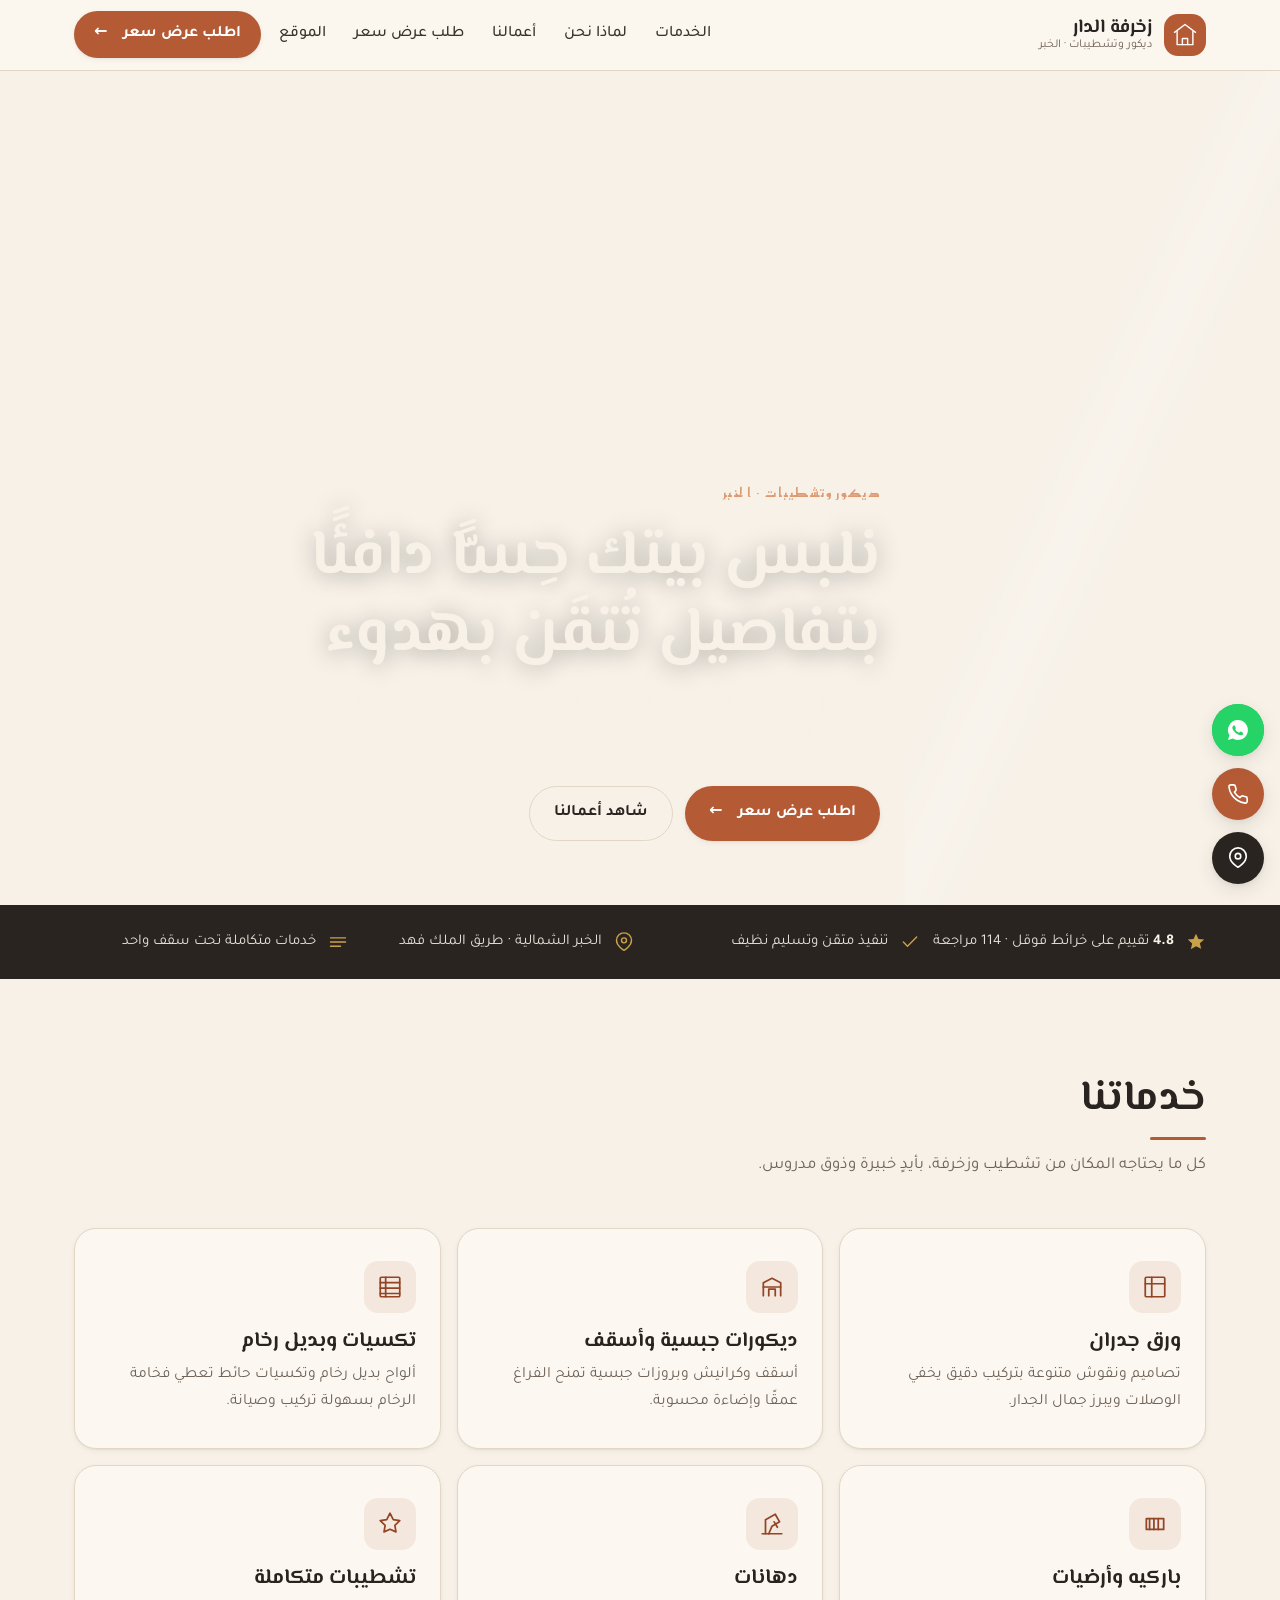
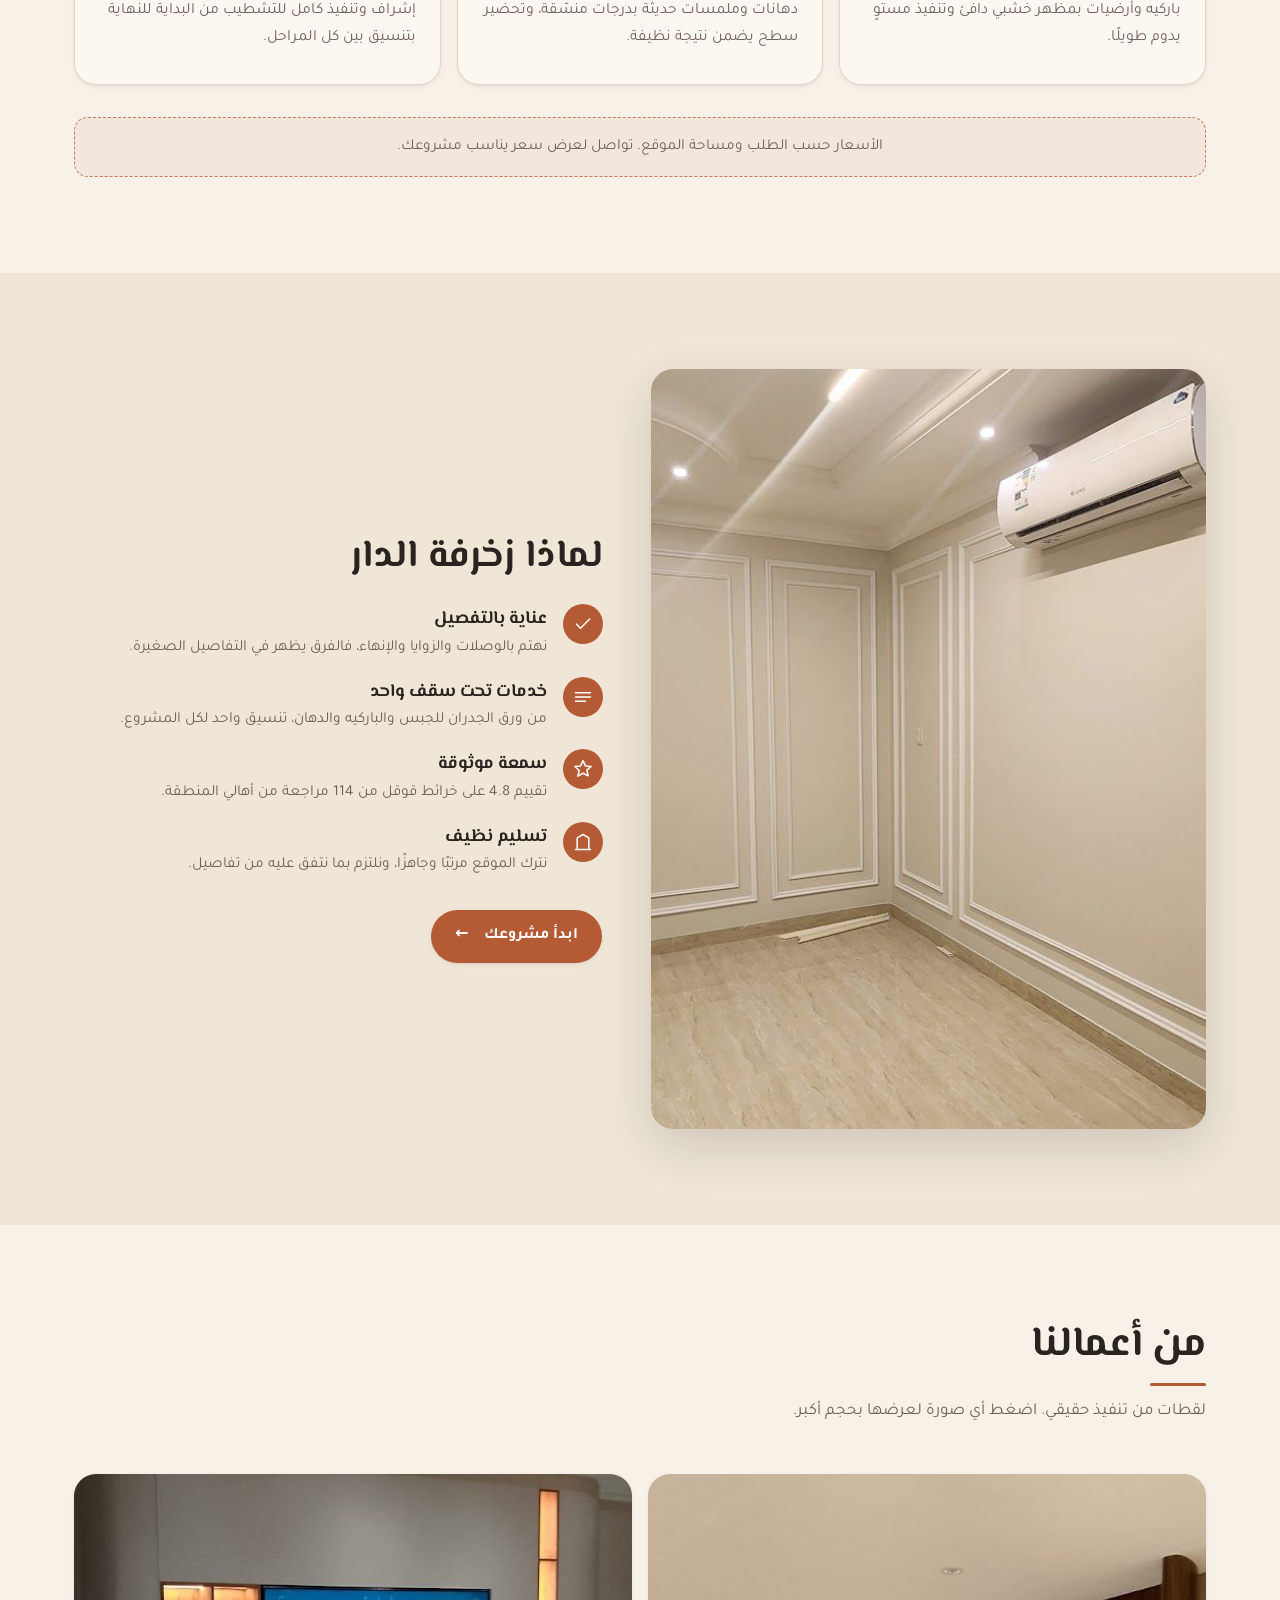
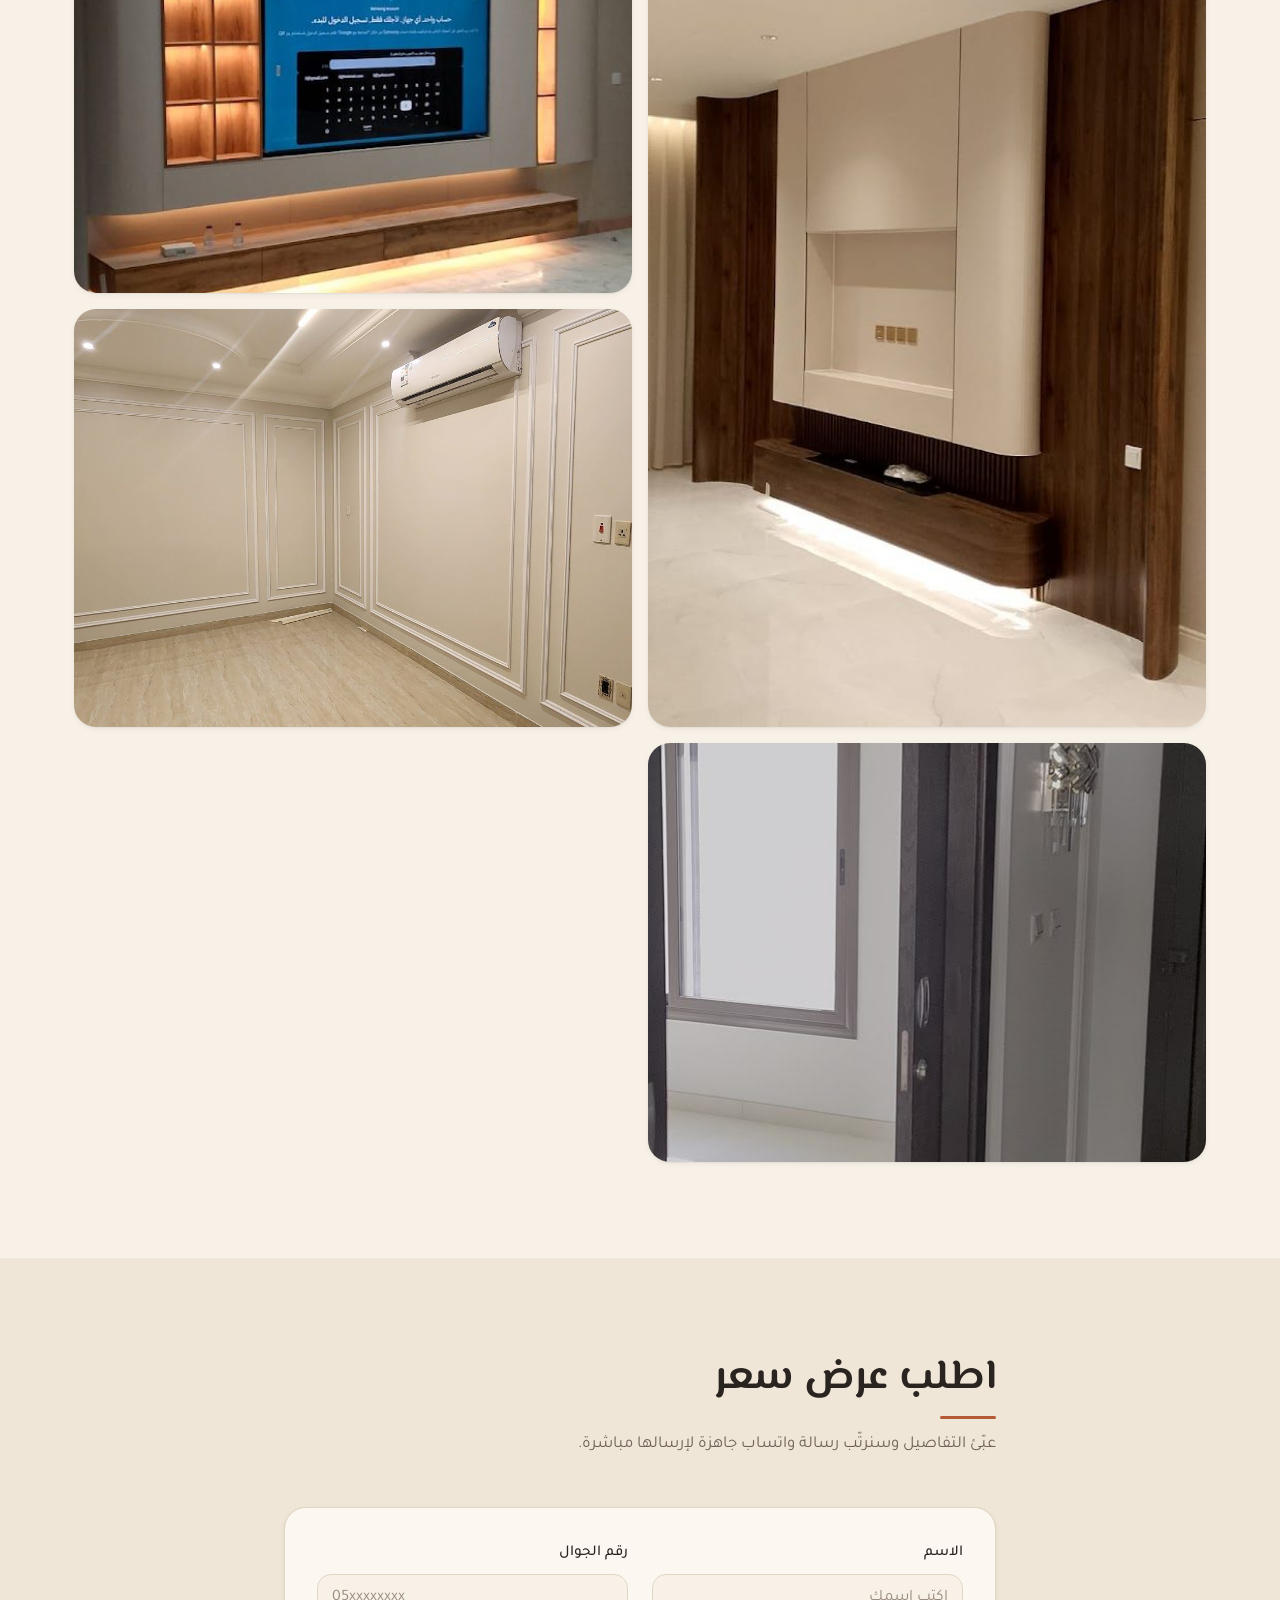
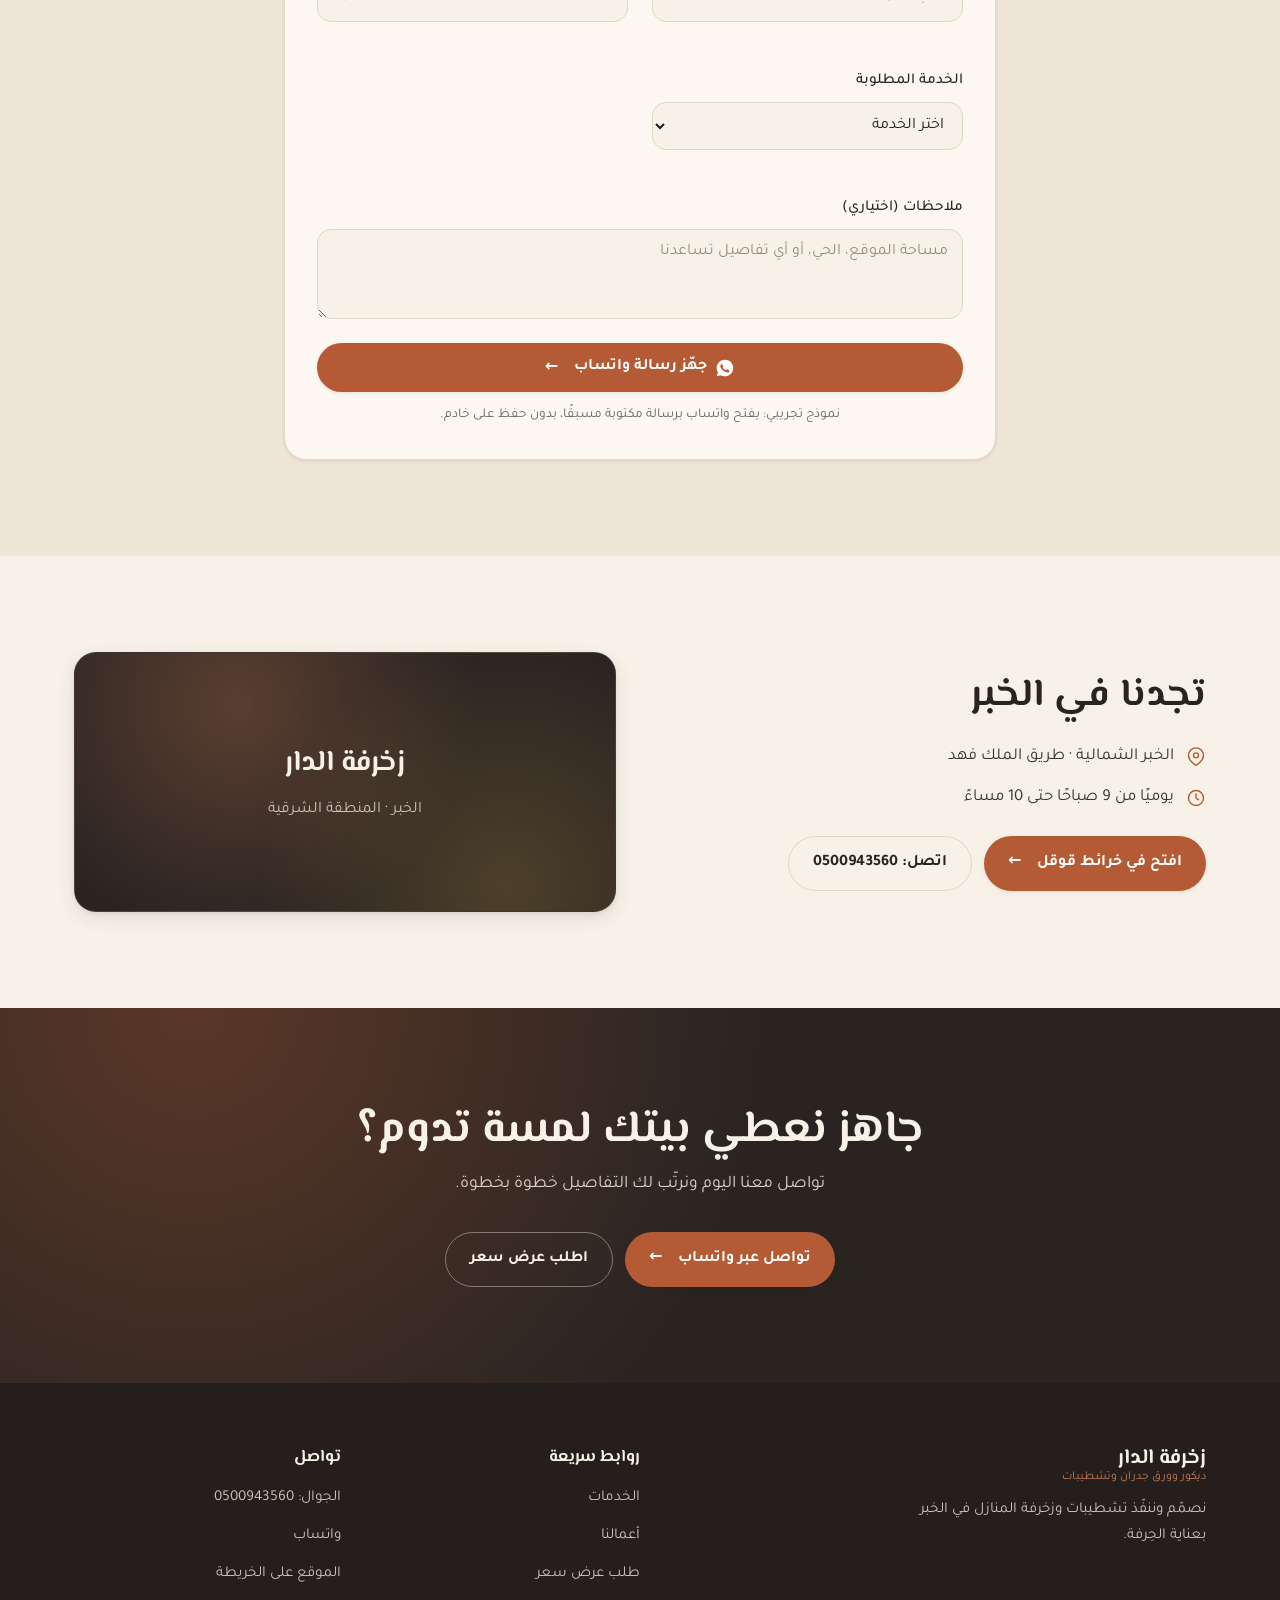
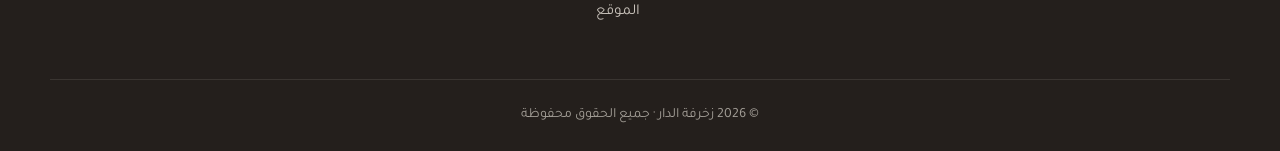
==== commit 5380ba3e: "Add brand-tuned premium motion layer: scroll progress, hero image settle+sheen, magnetic primary but" ====
--- a/index.html
+++ b/index.html
@@ -24,6 +24,7 @@
 <link rel="preconnect" href="https://fonts.gstatic.com" crossorigin />
 <link href="https://fonts.googleapis.com/css2?family=El+Messiri:wght@500;600;700&family=Reem+Kufi:wght@500;600;700&family=Tajawal:wght@400;500;700&display=swap" rel="stylesheet" />
 <link rel="stylesheet" href="assets/css/style.css" />
+<link rel="stylesheet" href="assets/css/motion.css" />
 
 <script type="application/ld+json">
 {
@@ -132,7 +133,7 @@
     <div class="container trust-row">
       <div class="trust-chip">
         <svg viewBox="0 0 24 24" width="20" height="20" fill="currentColor" aria-hidden="true"><path d="M12 2l2.9 6.3 6.9.6-5.2 4.5 1.6 6.7L12 17.1 5.8 20.6l1.6-6.7L2.2 8.9l6.9-.6z"/></svg>
-        <span><strong>4.8</strong> تقييم على خرائط قوقل · 114 مراجعة</span>
+        <span><strong data-mo-count>4.8</strong> تقييم على خرائط قوقل · 114 مراجعة</span>
       </div>
       <div class="trust-chip">
         <svg viewBox="0 0 24 24" width="20" height="20" fill="none" stroke="currentColor" stroke-width="1.7" stroke-linecap="round" stroke-linejoin="round" aria-hidden="true"><path d="M20 6L9 17l-5-5"/></svg>
@@ -385,5 +386,6 @@
 <div class="toast" id="toast" role="status" aria-live="polite"></div>
 
 <script src="assets/js/main.js"></script>
+<script src="assets/js/motion.js" defer></script>
 </body>
 </html>
--- a/assets/css/motion.css
+++ b/assets/css/motion.css
@@ -0,0 +1,47 @@
+/* ====== Zakhrafat Al-Dar — Premium Motion Layer (additive, brand-tuned) ======
+   Identity: warm gold + clay. Loaded after style.css. Non-breaking. */
+
+#mo-prog{
+  position:fixed; top:0; inset-inline:0; height:3px; z-index:1200;
+  transform-origin:right; transform:scaleX(0); pointer-events:none; will-change:transform;
+  background:linear-gradient(90deg, var(--gold), var(--clay));
+}
+
+/* hero image: slow settle + sheen sweep */
+.hero-media{position:relative; overflow:hidden;}
+.hero-media img{animation:mo-settle 1.8s var(--ease-out) both; will-change:transform;}
+@keyframes mo-settle{from{transform:scale(1.12)} to{transform:scale(1)}}
+.hero-media::after{
+  content:""; position:absolute; inset:0; z-index:4; pointer-events:none;
+  background:linear-gradient(115deg, transparent 40%, rgba(255,255,255,.18) 50%, transparent 60%);
+  transform:translateX(-130%); animation:mo-sheen 1.8s var(--ease-out) .6s 1;
+}
+@keyframes mo-sheen{0%{transform:translateX(-130%);opacity:0}18%{opacity:1}100%{transform:translateX(130%);opacity:0}}
+
+/* primary button: arrow + lift (magnetic via JS) */
+.btn-primary{position:relative; will-change:transform; transition:transform .3s var(--ease-out), box-shadow .3s var(--ease-out), background .3s;}
+.btn-primary::after{content:"\2190"; display:inline-block; margin-inline-start:8px; transition:transform .35s var(--ease-out);}
+.btn-primary:hover{transform:translateY(-3px); box-shadow:0 16px 32px -14px rgba(201,161,74,.5);}
+.btn-primary:hover::after{transform:translateX(-6px);}
+.btn-ghost:hover, .btn-ghost-light:hover{transform:translateY(-3px);}
+
+/* service cards: accent top-line draw + lift + icon pop */
+.svc-card{position:relative; overflow:hidden; transition:transform .4s var(--ease-out), box-shadow .4s var(--ease-out);}
+.svc-card::before{content:""; position:absolute; top:0; inset-inline:0; height:3px; background:var(--gold); transform:scaleX(0); transform-origin:right; transition:transform .45s var(--ease-out);}
+.svc-card:hover{transform:translateY(-6px);}
+.svc-card:hover::before{transform:scaleX(1);}
+.svc-icon{transition:transform .4s var(--ease-out), color .3s;}
+.svc-card:hover .svc-icon{transform:translateY(-3px) scale(1.08); color:var(--gold);}
+
+/* enhance the existing WhatsApp FAB with a pulse halo */
+.fab-wa{position:relative;}
+.fab-wa::before{content:""; position:absolute; inset:0; border-radius:inherit; background:#25D366; z-index:-1; animation:mo-pulse 2.4s ease-out infinite;}
+@keyframes mo-pulse{0%{transform:scale(1);opacity:.5}70%,100%{transform:scale(1.85);opacity:0}}
+
+@media (prefers-reduced-motion:reduce){
+  #mo-prog{display:none;}
+  .hero-media img{animation:none; transform:none;}
+  .hero-media::after, .fab-wa::before{animation:none;}
+  .hero-media::after{display:none;}
+  .btn-primary::after{transition:none;}
+}
